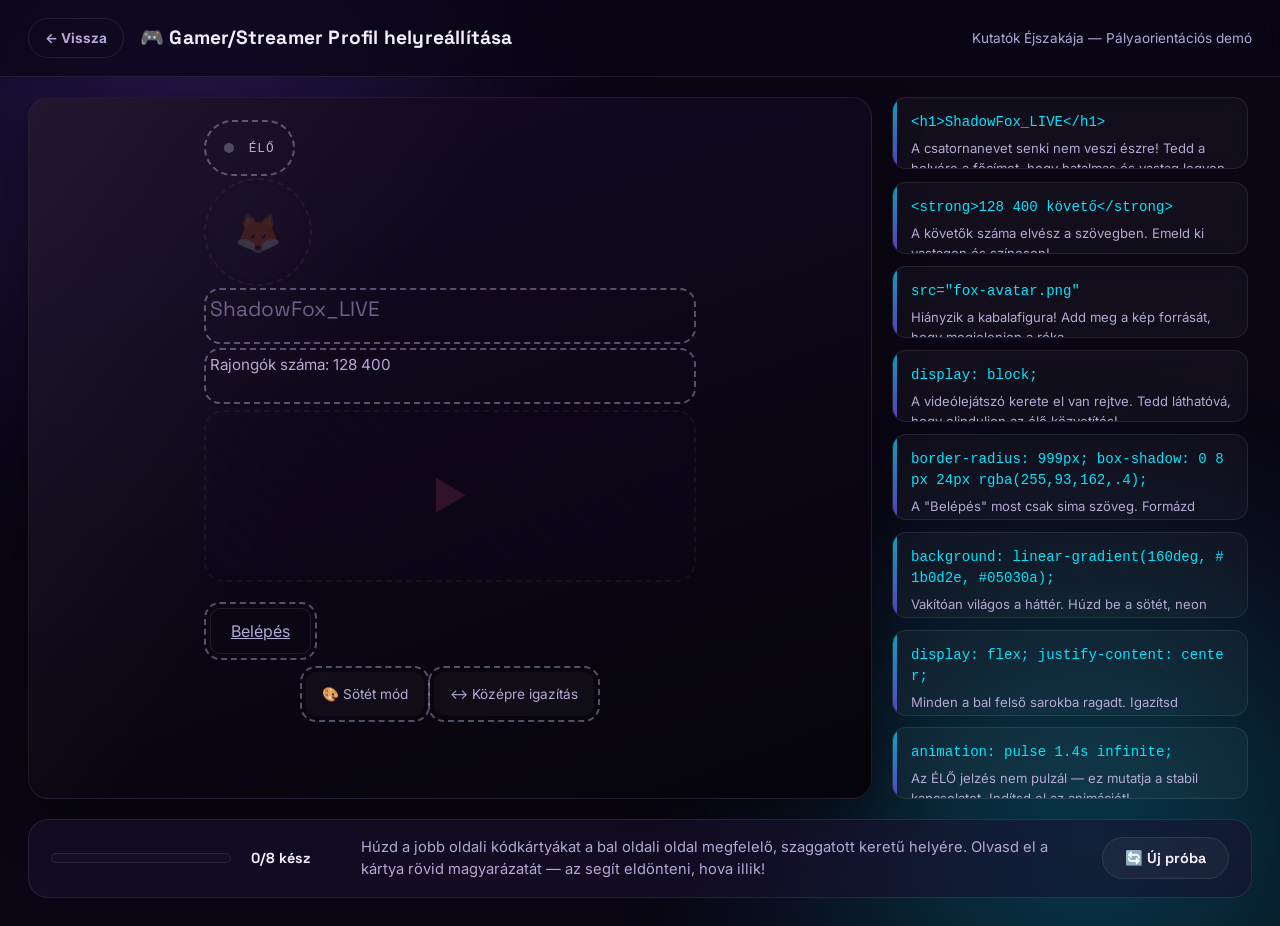
==== themes/gamer.html @ 514c613b "Add "Helyreállítsd az oldalt!" pályaorientációs drag-and-drop demó Három téma (gamer/streamer, távkö" ====
<!DOCTYPE html>
<html lang="hu">
<head>
<meta charset="UTF-8">
<meta name="viewport" content="width=device-width, initial-scale=1.0">
<title>Gamer/Streamer Profil — Helyreállítás</title>
<link rel="preconnect" href="https://fonts.googleapis.com">
<link rel="preconnect" href="https://fonts.gstatic.com" crossorigin>
<link href="https://fonts.googleapis.com/css2?family=Space+Grotesk:wght@500;700&family=Inter:wght@400;600;700&display=swap" rel="stylesheet">
<link rel="stylesheet" href="../assets/css/base.css">
<link rel="stylesheet" href="../assets/css/themes.css">
</head>
<body class="theme-gamer">

<header class="page-header">
  <a class="back-link" href="../index.html">← Vissza</a>
  <h1>🎮 Gamer/Streamer Profil helyreállítása</h1>
  <span class="header-sub">Kutatók Éjszakája — Pályaorientációs demó</span>
</header>

<main class="puzzle-shell">

  <section class="preview-panel" id="preview">
    <div class="gamer-card" id="gamer-card">
      <span class="gamer-live-wrap drop-slot" data-slot-id="slot-live" data-apply-class="fixed-live" data-apply-target="live-dot">
        <span id="live-dot" class="gamer-live-dot"></span>&nbsp;ÉLŐ
      </span>

      <div id="gamer-avatar-el" class="gamer-avatar drop-slot" data-slot-id="slot-avatar" data-apply-class="fixed-avatar">🦊</div>

      <h1 id="gamer-title-el" class="gamer-title drop-slot" data-slot-id="slot-title" data-apply-class="fixed-title">ShadowFox_LIVE</h1>

      <p id="gamer-followers-el" class="gamer-followers drop-slot" data-slot-id="slot-followers" data-apply-class="fixed-strong">
        Rajongók száma: 128 400
      </p>

      <div id="gamer-stream-el" class="gamer-stream drop-slot" data-slot-id="slot-stream" data-apply-class="fixed-stream">▶</div>

      <a href="#" id="gamer-btn-el" class="gamer-login-btn drop-slot" data-slot-id="slot-btn" data-apply-class="fixed-btn" onclick="return false;">Belépés</a>

      <div class="gamer-toggles">
        <div class="control-chip drop-slot" data-slot-id="slot-bg" data-apply-class="fixed-bg" data-apply-target="gamer-card">🎨 Sötét mód</div>
        <div class="control-chip drop-slot" data-slot-id="slot-align" data-apply-class="fixed-align" data-apply-target="gamer-card">↔️ Középre igazítás</div>
      </div>
    </div>
  </section>

  <aside class="cards-panel" id="cards-panel"></aside>

  <footer class="rules-bar">
    <div class="progress-track"><div class="progress-fill" id="progress-fill"></div></div>
    <div class="progress-label" id="progress-label">0/8 kész</div>
    <p class="rules-text">
      Húzd a jobb oldali kódkártyákat a bal oldali oldal megfelelő, szaggatott keretű helyére.
      Olvasd el a kártya rövid magyarázatát — az segít eldönteni, hova illik!
    </p>
    <button class="btn-reset" id="reset-btn">🔄 Új próba</button>
  </footer>

</main>

<div class="certificate-modal" id="certificate-modal">
  <div class="certificate-box">
    <canvas id="certificate-canvas" width="800" height="600"></canvas>
    <input id="certificate-name" type="text" placeholder="A neved (opcionális)" maxlength="40">
    <div class="certificate-actions">
      <a id="certificate-download" class="btn-primary" download="oklevel.png">⬇️ Oklevél mentése</a>
      <button id="certificate-close" class="btn-secondary">Bezárás</button>
    </div>
  </div>
</div>

<script src="../assets/js/confetti.js"></script>
<script src="../assets/js/certificate.js"></script>
<script src="../assets/js/puzzle-engine.js"></script>
<script src="../data/gamer.config.js"></script>
<script>
  document.addEventListener('DOMContentLoaded', () => initPuzzle(PUZZLE_CONFIG));
</script>
</body>
</html>
---- assets/css/base.css ----
:root {
  --bg: #0a0614;
  --bg-alt: #150c26;
  --panel: rgba(27, 17, 48, 0.55);
  --panel-border: rgba(255, 255, 255, 0.09);
  --text: #f3eefc;
  --text-dim: #b6a8d6;
  --accent: #00e5ff;
  --accent-2: #ff5da2;
  --accent-3: #7c4dff;
  --ok: #00ff9d;
  --radius-lg: 20px;
  --radius-md: 14px;
  --radius-sm: 10px;
  --shadow: 0 20px 50px rgba(0, 0, 0, 0.45);
  --font-heading: "Space Grotesk", "Segoe UI", system-ui, sans-serif;
  --font: "Inter", "Segoe UI", system-ui, sans-serif;
  --mono: "Consolas", "Cascadia Code", monospace;
}

* {
  box-sizing: border-box;
}

html,
body {
  margin: 0;
  padding: 0;
  min-height: 100%;
}

body {
  background: var(--bg);
  color: var(--text);
  font-family: var(--font);
  line-height: 1.5;
  position: relative;
  overflow-x: hidden;
}

body::before,
body::after {
  content: "";
  position: fixed;
  width: 60vmax;
  height: 60vmax;
  border-radius: 50%;
  filter: blur(90px);
  opacity: 0.28;
  z-index: -1;
  pointer-events: none;
  animation: floatBlob 22s ease-in-out infinite alternate;
}

body::before {
  top: -20vmax;
  left: -15vmax;
  background: radial-gradient(circle, var(--accent-3), transparent 70%);
}

body::after {
  bottom: -25vmax;
  right: -15vmax;
  background: radial-gradient(circle, var(--accent), transparent 70%);
  animation-delay: -8s;
}

@keyframes floatBlob {
  0% {
    transform: translate(0, 0) scale(1);
  }
  100% {
    transform: translate(6vmax, 5vmax) scale(1.15);
  }
}

h1,
h2,
h3 {
  font-family: var(--font-heading);
}

a {
  color: inherit;
}

img {
  max-width: 100%;
}

/* ---------- Header ---------- */

.page-header {
  display: flex;
  align-items: center;
  gap: 16px;
  padding: 18px 28px;
  border-bottom: 1px solid var(--panel-border);
  background: rgba(10, 6, 20, 0.65);
  backdrop-filter: blur(14px);
  -webkit-backdrop-filter: blur(14px);
  position: sticky;
  top: 0;
  z-index: 20;
}

.page-header .back-link {
  text-decoration: none;
  color: var(--text-dim);
  font-weight: 700;
  font-size: 0.85rem;
  padding: 9px 16px;
  border: 1px solid var(--panel-border);
  border-radius: 999px;
  transition: border-color 0.2s, color 0.2s, transform 0.2s;
}

.page-header .back-link:hover {
  color: var(--accent);
  border-color: var(--accent);
  transform: translateY(-1px);
}

.page-header h1 {
  font-size: 1.2rem;
  font-weight: 700;
  margin: 0;
  letter-spacing: 0.2px;
}

.page-header .header-sub {
  color: var(--text-dim);
  font-size: 0.85rem;
  margin-left: auto;
}

/* ---------- Puzzle shell layout ---------- */

.puzzle-shell {
  display: grid;
  grid-template-columns: 1fr 360px;
  grid-template-areas:
    "preview cards"
    "rules   rules";
  gap: 20px;
  padding: 20px 28px 28px;
  max-width: 1400px;
  margin: 0 auto;
}

.preview-panel {
  grid-area: preview;
  background: var(--panel);
  backdrop-filter: blur(18px);
  -webkit-backdrop-filter: blur(18px);
  border: 1px solid var(--panel-border);
  border-radius: var(--radius-lg);
  box-shadow: var(--shadow);
  padding: 28px;
  min-height: 520px;
  position: relative;
  overflow: hidden;
}

.preview-panel::before {
  content: "";
  position: absolute;
  inset: 0;
  background: linear-gradient(120deg, rgba(255, 255, 255, 0.06), transparent 40%);
  pointer-events: none;
}

.cards-panel {
  grid-area: cards;
  display: flex;
  flex-direction: column;
  gap: 12px;
  max-height: 78vh;
  overflow-y: auto;
  padding-right: 4px;
}

.rules-bar {
  grid-area: rules;
  background: var(--panel);
  backdrop-filter: blur(18px);
  -webkit-backdrop-filter: blur(18px);
  border: 1px solid var(--panel-border);
  border-radius: var(--radius-lg);
  padding: 16px 22px;
  display: flex;
  align-items: center;
  gap: 20px;
  flex-wrap: wrap;
}

.rules-text {
  flex: 1 1 320px;
  margin: 0;
  color: var(--text-dim);
  font-size: 0.92rem;
}

.progress-track {
  width: 180px;
  height: 10px;
  background: var(--bg-alt);
  border-radius: 999px;
  overflow: hidden;
  border: 1px solid var(--panel-border);
}

.progress-fill {
  height: 100%;
  width: 0%;
  background: linear-gradient(90deg, var(--accent), var(--ok));
  transition: width 0.3s ease;
}

.progress-label {
  font-family: var(--font-heading);
  font-weight: 700;
  font-size: 0.9rem;
  min-width: 90px;
}

.btn-reset,
.btn-primary,
.btn-secondary {
  cursor: pointer;
  border-radius: 999px;
  padding: 11px 22px;
  font-family: var(--font-heading);
  font-weight: 700;
  font-size: 0.9rem;
  border: 1px solid var(--panel-border);
  background: rgba(255, 255, 255, 0.04);
  color: var(--text);
  transition: transform 0.15s ease, border-color 0.2s, box-shadow 0.2s;
}

.btn-reset:hover,
.btn-primary:hover,
.btn-secondary:hover {
  transform: translateY(-2px) scale(1.02);
  border-color: var(--accent);
  box-shadow: 0 8px 22px rgba(0, 229, 255, 0.25);
}

.btn-reset:active,
.btn-primary:active,
.btn-secondary:active {
  transform: translateY(0) scale(0.98);
}

.btn-primary {
  background: linear-gradient(90deg, var(--accent), var(--ok));
  color: #05121a;
  border: none;
  text-decoration: none;
  display: inline-block;
}

@media (max-width: 900px) {
  .puzzle-shell {
    grid-template-columns: 1fr;
    grid-template-areas:
      "preview"
      "cards"
      "rules";
  }
  .cards-panel {
    max-height: none;
  }
}

/* ---------- Code cards ---------- */

.code-card {
  background: rgba(255, 255, 255, 0.035);
  backdrop-filter: blur(10px);
  -webkit-backdrop-filter: blur(10px);
  border: 1px solid var(--panel-border);
  border-radius: var(--radius-md);
  padding: 14px 16px 14px 18px;
  cursor: grab;
  touch-action: none;
  user-select: none;
  position: relative;
  overflow: hidden;
  transition: border-color 0.2s, box-shadow 0.2s, background 0.2s;
  will-change: transform;
}

.code-card::before {
  content: "";
  position: absolute;
  left: 0;
  top: 0;
  bottom: 0;
  width: 4px;
  background: linear-gradient(180deg, var(--accent), var(--accent-3));
  opacity: 0.7;
}

.code-card:hover {
  border-color: var(--accent);
  background: rgba(255, 255, 255, 0.06);
  box-shadow: 0 10px 24px rgba(0, 229, 255, 0.12);
}

.code-card.dragging {
  z-index: 50;
  cursor: grabbing;
  box-shadow: 0 20px 44px rgba(0, 0, 0, 0.55), 0 0 0 1px var(--accent);
  border-color: var(--accent);
}

.code-card-code {
  display: block;
  font-family: var(--mono);
  color: var(--accent);
  font-size: 0.88rem;
  margin-bottom: 6px;
  word-break: break-all;
}

.code-card-hint {
  margin: 0;
  color: var(--text-dim);
  font-size: 0.82rem;
}

.code-card-badge {
  display: none;
  position: absolute;
  top: 10px;
  right: 12px;
  color: var(--ok);
  font-weight: 900;
}

.code-card.card-done {
  cursor: default;
  opacity: 0.45;
  border-color: var(--ok);
}

.code-card.card-done .code-card-badge {
  display: block;
}

@keyframes cardShake {
  0%,
  100% {
    transform: translate(0, 0);
  }
  20% {
    transform: translate(-6px, 0);
  }
  40% {
    transform: translate(6px, 0);
  }
  60% {
    transform: translate(-4px, 0);
  }
  80% {
    transform: translate(4px, 0);
  }
}

.code-card.card-shake {
  animation: cardShake 0.35s ease;
}

/* ---------- Drop slots (generic, theme visuals layered on top) ---------- */

.drop-slot {
  outline: 2px dashed rgba(182, 168, 214, 0.45);
  outline-offset: 4px;
  border-radius: var(--radius-sm);
  transition: outline-color 0.25s, background-color 0.25s;
  min-width: 44px;
  min-height: 44px;
}

.control-chip {
  padding: 12px 16px;
  border-radius: var(--radius-sm);
  font-size: 0.85rem;
  text-align: center;
  color: var(--text-dim);
  background: rgba(255, 255, 255, 0.03);
}

.control-chip.slot-filled {
  color: var(--text);
  background: rgba(0, 229, 255, 0.08);
}

.control-row {
  display: flex;
  gap: 10px;
  flex-wrap: wrap;
  justify-content: center;
  margin-top: 18px;
}

.drop-slot.slot-filled {
  outline: 2px solid transparent;
  animation: slotPop 0.5s ease;
}

@keyframes slotPop {
  0% {
    box-shadow: 0 0 0 0 rgba(0, 229, 255, 0.6);
  }
  100% {
    box-shadow: 0 0 0 18px rgba(0, 229, 255, 0);
  }
}

/* ---------- Certificate modal ---------- */

.certificate-modal {
  position: fixed;
  inset: 0;
  display: none;
  align-items: center;
  justify-content: center;
  background: rgba(5, 2, 10, 0.75);
  backdrop-filter: blur(4px);
  z-index: 100;
  padding: 20px;
}

.certificate-modal.open {
  display: flex;
}

.certificate-box {
  background: var(--panel);
  backdrop-filter: blur(20px);
  -webkit-backdrop-filter: blur(20px);
  border: 1px solid var(--panel-border);
  border-radius: var(--radius-lg);
  padding: 24px;
  display: flex;
  flex-direction: column;
  align-items: center;
  gap: 14px;
  max-width: 92vw;
  box-shadow: var(--shadow);
}

#certificate-canvas {
  width: 100%;
  max-width: 640px;
  height: auto;
  border-radius: var(--radius-md);
}

.certificate-box input {
  width: 100%;
  max-width: 400px;
  padding: 10px 14px;
  border-radius: var(--radius-sm);
  border: 1px solid var(--panel-border);
  background: var(--bg-alt);
  color: var(--text);
  font-size: 0.95rem;
}

.certificate-actions {
  display: flex;
  gap: 12px;
}

/* ---------- Confetti canvas ---------- */

.confetti-canvas {
  position: fixed;
  inset: 0;
  pointer-events: none;
  z-index: 200;
}

/* ---------- Landing page ---------- */

.hero {
  max-width: 980px;
  margin: 0 auto;
  padding: 64px 24px 12px;
  text-align: center;
}

.hero .eyebrow {
  display: inline-block;
  font-family: var(--font-heading);
  font-size: 0.78rem;
  font-weight: 700;
  letter-spacing: 1.5px;
  text-transform: uppercase;
  color: var(--accent);
  border: 1px solid rgba(0, 229, 255, 0.35);
  background: rgba(0, 229, 255, 0.08);
  padding: 7px 16px;
  border-radius: 999px;
  margin-bottom: 20px;
}

.hero h1 {
  font-size: clamp(2.1rem, 5vw, 3.3rem);
  font-weight: 700;
  margin: 0 0 16px;
  line-height: 1.15;
  background: linear-gradient(90deg, #ffffff 20%, var(--accent) 55%, var(--accent-2) 90%);
  -webkit-background-clip: text;
  background-clip: text;
  -webkit-text-fill-color: transparent;
}

.hero p {
  color: var(--text-dim);
  font-size: 1.1rem;
  max-width: 720px;
  margin: 0 auto;
}

.theme-grid {
  display: grid;
  grid-template-columns: repeat(auto-fit, minmax(260px, 1fr));
  gap: 24px;
  max-width: 1100px;
  margin: 36px auto;
  padding: 0 24px;
}

.theme-card {
  background: var(--panel);
  backdrop-filter: blur(16px);
  -webkit-backdrop-filter: blur(16px);
  border: 1px solid var(--panel-border);
  border-radius: var(--radius-lg);
  padding: 24px;
  text-decoration: none;
  color: var(--text);
  display: flex;
  flex-direction: column;
  gap: 10px;
  box-shadow: var(--shadow);
  position: relative;
  overflow: hidden;
  transition: transform 0.25s cubic-bezier(.2,.9,.3,1.2), border-color 0.2s, box-shadow 0.25s;
}

.theme-card::after {
  content: "";
  position: absolute;
  inset: 0;
  border-radius: inherit;
  padding: 1px;
  background: linear-gradient(135deg, var(--accent), transparent 40%, var(--accent-2));
  -webkit-mask: linear-gradient(#fff 0 0) content-box, linear-gradient(#fff 0 0);
  -webkit-mask-composite: xor;
  mask-composite: exclude;
  opacity: 0;
  transition: opacity 0.25s ease;
  pointer-events: none;
}

.theme-card:hover {
  transform: translateY(-8px) scale(1.015);
  box-shadow: 0 26px 50px rgba(0, 0, 0, 0.5);
}

.theme-card:hover::after {
  opacity: 1;
}

.theme-card .theme-thumb {
  height: 120px;
  border-radius: var(--radius-md);
  display: flex;
  align-items: center;
  justify-content: center;
  font-size: 2.6rem;
}

.theme-card h2 {
  margin: 0;
  font-size: 1.25rem;
  font-weight: 700;
}

.theme-card p {
  margin: 0;
  color: var(--text-dim);
  font-size: 0.9rem;
}

.theme-card .theme-cta {
  margin-top: auto;
  font-weight: 700;
  color: var(--accent);
}

.rules-box {
  max-width: 780px;
  margin: 0 auto 48px;
  padding: 20px 24px;
  background: var(--panel);
  backdrop-filter: blur(16px);
  -webkit-backdrop-filter: blur(16px);
  border: 1px solid var(--panel-border);
  border-radius: var(--radius-lg);
  color: var(--text-dim);
  font-size: 0.92rem;
}

.rules-box strong {
  color: var(--text);
}

.site-footer {
  text-align: center;
  color: var(--text-dim);
  font-size: 0.82rem;
  padding: 20px;
}
---- assets/css/themes.css ----
/* ==========================================================
   1) GAMER / STREAMER TÉMA
   ========================================================== */

body.theme-gamer .preview-panel {
  background: linear-gradient(160deg, #140a24, #05040a);
}

body.theme-gamer .gamer-card {
  max-width: 480px;
  margin: 0 auto;
  text-align: left;
}

body.theme-gamer .gamer-card.fixed-align {
  text-align: center;
}

body.theme-gamer .gamer-title {
  font-size: 1.3rem;
  font-weight: 400;
  color: #6a5f88;
  margin: 6px 0 4px;
  transition: all 0.3s ease;
}

body.theme-gamer .gamer-title.fixed-title {
  font-size: 2.6rem;
  font-weight: 900;
  color: #fff;
  text-shadow: 0 0 18px var(--accent-2), 0 0 40px var(--accent-2);
  letter-spacing: 1px;
}

body.theme-gamer .gamer-followers {
  color: var(--text-dim);
  font-size: 0.95rem;
  transition: all 0.3s ease;
}

body.theme-gamer .gamer-followers.fixed-strong {
  color: var(--accent);
  font-weight: 900;
  font-size: 1.15em;
  text-shadow: 0 0 12px rgba(0, 229, 255, 0.5);
}

body.theme-gamer .gamer-live-wrap {
  display: inline-flex;
  align-items: center;
  padding: 8px 14px;
  border-radius: 999px;
  font-family: var(--mono);
  font-size: 0.8rem;
  letter-spacing: 1px;
  color: var(--text-dim);
}

body.theme-gamer .gamer-toggles {
  display: flex;
  gap: 10px;
  justify-content: center;
  margin-top: 18px;
  flex-wrap: wrap;
}

body.theme-gamer .gamer-card.fixed-bg {
  background: linear-gradient(160deg, #1b0d2e, #05030a);
  border-radius: 22px;
  padding: 30px;
  box-shadow: 0 0 50px rgba(124, 77, 255, 0.28), inset 0 0 0 1px rgba(255, 255, 255, 0.05);
}

body.theme-gamer .gamer-avatar {
  width: 96px;
  height: 96px;
  border-radius: 50%;
  margin: 14px auto;
  background: #241638 center/cover no-repeat;
  opacity: 0.18;
  transition: opacity 0.4s ease;
  display: flex;
  align-items: center;
  justify-content: center;
  font-size: 2.4rem;
}

body.theme-gamer .gamer-avatar.fixed-avatar {
  opacity: 1;
  box-shadow: 0 0 0 4px var(--accent), 0 0 24px rgba(0, 229, 255, 0.6);
}

body.theme-gamer .gamer-stream {
  margin: 18px 0;
  height: 160px;
  border-radius: var(--radius-md);
  background: repeating-linear-gradient(45deg, #1a1030, #1a1030 10px, #150c26 10px, #150c26 20px);
  display: flex;
  align-items: center;
  justify-content: center;
  font-size: 2.4rem;
  color: var(--accent-2);
  opacity: 0.15;
  transition: opacity 0.4s ease;
}

body.theme-gamer .gamer-stream.fixed-stream {
  opacity: 1;
}

body.theme-gamer .gamer-login-btn {
  display: inline-block;
  padding: 10px 20px;
  margin-top: 14px;
  color: var(--text-dim);
  border: 1px solid var(--panel-border);
  transition: all 0.3s ease;
}

body.theme-gamer .gamer-login-btn.fixed-btn {
  border-radius: 999px;
  background: linear-gradient(90deg, var(--accent-2), #7c4dff);
  color: #fff;
  font-weight: 800;
  border: none;
  box-shadow: 0 8px 24px rgba(255, 93, 162, 0.45);
}

body.theme-gamer .gamer-avatar,
body.theme-gamer .gamer-title,
body.theme-gamer .gamer-followers,
body.theme-gamer .gamer-stream {
  margin-left: 0;
  margin-right: 0;
  transition: margin 0.3s ease;
}

body.theme-gamer .gamer-card.fixed-align .gamer-avatar {
  margin-left: auto;
  margin-right: auto;
}

body.theme-gamer .gamer-live-dot {
  display: inline-block;
  width: 10px;
  height: 10px;
  border-radius: 50%;
  background: #4a4460;
  margin-right: 6px;
}

body.theme-gamer .gamer-live-dot.fixed-live {
  background: var(--ok);
  animation: livePulse 1.4s infinite;
}

@keyframes livePulse {
  0%,
  100% {
    box-shadow: 0 0 0 0 rgba(0, 255, 157, 0.6);
  }
  70% {
    box-shadow: 0 0 0 10px rgba(0, 255, 157, 0);
  }
}

/* ==========================================================
   2) TÁVKÖZLÉS / HÁLÓZAT TÉMA
   ========================================================== */

body.theme-halozat .preview-panel {
  background: linear-gradient(160deg, #061a24, #030a12);
}

body.theme-halozat .net-diagram {
  display: flex;
  align-items: center;
  justify-content: space-between;
  gap: 14px;
  height: 100%;
  min-height: 420px;
  padding: 0 10px;
}

body.theme-halozat .net-server,
body.theme-halozat .net-phone,
body.theme-halozat .net-node {
  font-size: 2.6rem;
  text-align: center;
  color: var(--text-dim);
  flex: 0 0 90px;
}

body.theme-halozat .net-node {
  display: flex;
  flex-direction: column;
  align-items: center;
  gap: 6px;
}

body.theme-halozat .net-server small,
body.theme-halozat .net-node small,
body.theme-halozat .net-phone small {
  font-size: 0.68rem;
  color: var(--text-dim);
  display: block;
  margin-top: 6px;
}

body.theme-halozat .net-link-wrap {
  flex: 1;
  padding: 18px 0;
}

body.theme-halozat .net-link {
  position: relative;
  height: 6px;
  background: #142230;
  border-radius: 3px;
  transition: background 0.3s ease, box-shadow 0.3s ease;
}

body.theme-halozat .net-link.fixed-cable {
  background: #3a2a12;
  box-shadow: 0 0 0 1px #6b5320 inset;
}

body.theme-halozat .net-link.fixed-optic {
  background: linear-gradient(90deg, #00e5ff, #00ff9d);
  box-shadow: 0 0 16px rgba(0, 229, 255, 0.6);
}

body.theme-halozat .net-packet {
  position: absolute;
  top: -5px;
  left: -20px;
  width: 14px;
  height: 14px;
  border-radius: 50%;
  background: var(--accent);
  opacity: 0;
}

body.theme-halozat .net-packet.fixed-packets {
  opacity: 1;
  animation: packetMove 1.8s linear infinite;
}

body.theme-halozat .net-link.fixed-optic .net-packet.fixed-packets {
  animation-duration: 0.6s;
  background: var(--ok);
}

@keyframes packetMove {
  from {
    left: -10px;
  }
  to {
    left: 100%;
  }
}

body.theme-halozat .net-router-led-wrap,
body.theme-halozat .net-wifi-wrap {
  padding: 12px;
  display: flex;
  align-items: center;
  justify-content: center;
}

body.theme-halozat .net-router-led {
  width: 14px;
  height: 14px;
  border-radius: 50%;
  background: #5a1a1a;
}

body.theme-halozat .net-router-led.fixed-led {
  background: var(--ok);
  box-shadow: 0 0 10px var(--ok);
}

body.theme-halozat .net-wifi {
  opacity: 0.15;
  font-size: 1.4rem;
  transition: opacity 0.3s ease;
}

body.theme-halozat .net-wifi.fixed-wifi {
  opacity: 1;
  color: var(--accent);
}

body.theme-halozat .net-phone-screen {
  width: 70px;
  height: 120px;
  border: 3px solid #2a3a4a;
  border-radius: 14px;
  margin: 10px auto 0;
  background: #030a12;
  display: flex;
  align-items: center;
  justify-content: center;
  font-size: 1.6rem;
  opacity: 0.2;
  transition: opacity 0.4s ease;
}

body.theme-halozat .net-phone-screen.fixed-screen {
  opacity: 1;
}

body.theme-halozat .net-play {
  opacity: 0;
  transition: opacity 0.3s ease;
}

body.theme-halozat .net-play.fixed-play {
  opacity: 1;
}

body.theme-halozat .net-speed {
  text-align: center;
  font-family: var(--mono);
  font-size: 0.85rem;
  color: var(--text-dim);
  margin-top: 6px;
  visibility: hidden;
}

body.theme-halozat .net-speed.fixed-speed {
  visibility: visible;
  color: var(--ok);
}

/* ==========================================================
   3) OKOSHÁZ / IoT TÉMA
   ========================================================== */

body.theme-okoshaz .preview-panel {
  background: linear-gradient(160deg, #0c1c14, #05100b);
}

body.theme-okoshaz .house {
  max-width: 620px;
  margin: 0 auto;
  display: grid;
  grid-template-columns: repeat(4, 1fr);
  gap: 14px;
}

@media (max-width: 520px) {
  body.theme-okoshaz .house {
    grid-template-columns: repeat(2, 1fr);
  }
}

body.theme-okoshaz .house-room {
  background: rgba(255, 255, 255, 0.03);
  border: 1px solid #1e3a2a;
  border-radius: var(--radius-md);
  padding: 16px;
  text-align: center;
  font-size: 1.9rem;
  transition: background 0.25s ease;
}

body.theme-okoshaz .house-room.slot-filled {
  background: rgba(0, 255, 157, 0.06);
}

body.theme-okoshaz .house-room small {
  display: block;
  font-size: 0.62rem;
  color: var(--text-dim);
  margin-top: 4px;
}

body.theme-okoshaz .house-lamp {
  opacity: 0.25;
  transition: all 0.3s ease;
}

body.theme-okoshaz .house-lamp.fixed-lamp {
  opacity: 1;
  filter: drop-shadow(0 0 14px #ffe27a);
}

body.theme-okoshaz .house-thermo {
  font-family: var(--mono);
  font-size: 1rem;
  color: transparent;
}

body.theme-okoshaz .house-thermo.fixed-thermo {
  color: var(--ok);
}

body.theme-okoshaz .house-lock {
  opacity: 0.3;
}

body.theme-okoshaz .house-lock.fixed-lock {
  opacity: 1;
  filter: drop-shadow(0 0 10px var(--ok));
}

body.theme-okoshaz .house-solar {
  opacity: 0.2;
}

body.theme-okoshaz .house-solar.fixed-solar {
  opacity: 1;
  filter: drop-shadow(0 0 12px #ffd400);
}

body.theme-okoshaz .house-blind {
  opacity: 0.25;
  transform: scaleY(0.4);
  transition: all 0.4s ease;
}

body.theme-okoshaz .house-blind.fixed-blind {
  opacity: 1;
  transform: scaleY(1);
}

body.theme-okoshaz .house-cam {
  opacity: 0.25;
}

body.theme-okoshaz .house-cam.fixed-cam {
  opacity: 1;
  filter: drop-shadow(0 0 10px #ff5252);
}

body.theme-okoshaz .house-speaker {
  opacity: 0.25;
}

body.theme-okoshaz .house-speaker.fixed-speaker {
  opacity: 1;
  filter: drop-shadow(0 0 10px var(--accent));
  animation: speakerWave 1.2s infinite;
}

@keyframes speakerWave {
  0%,
  100% {
    transform: scale(1);
  }
  50% {
    transform: scale(1.12);
  }
}

body.theme-okoshaz .house-dashboard {
  grid-column: 1 / -1;
  font-size: 0.92rem;
  color: var(--text-dim);
  background: rgba(255, 255, 255, 0.03);
  border: 1px solid #1e3a2a;
  border-radius: var(--radius-md);
  padding: 16px;
  text-align: center;
}

body.theme-okoshaz .house-dashboard .dashboard-text {
  visibility: hidden;
}

body.theme-okoshaz .house-dashboard.fixed-dashboard {
  border-color: var(--ok);
  background: rgba(0, 255, 157, 0.06);
}

body.theme-okoshaz .house-dashboard.fixed-dashboard .dashboard-text {
  visibility: visible;
  color: var(--ok);
  font-weight: 700;
}
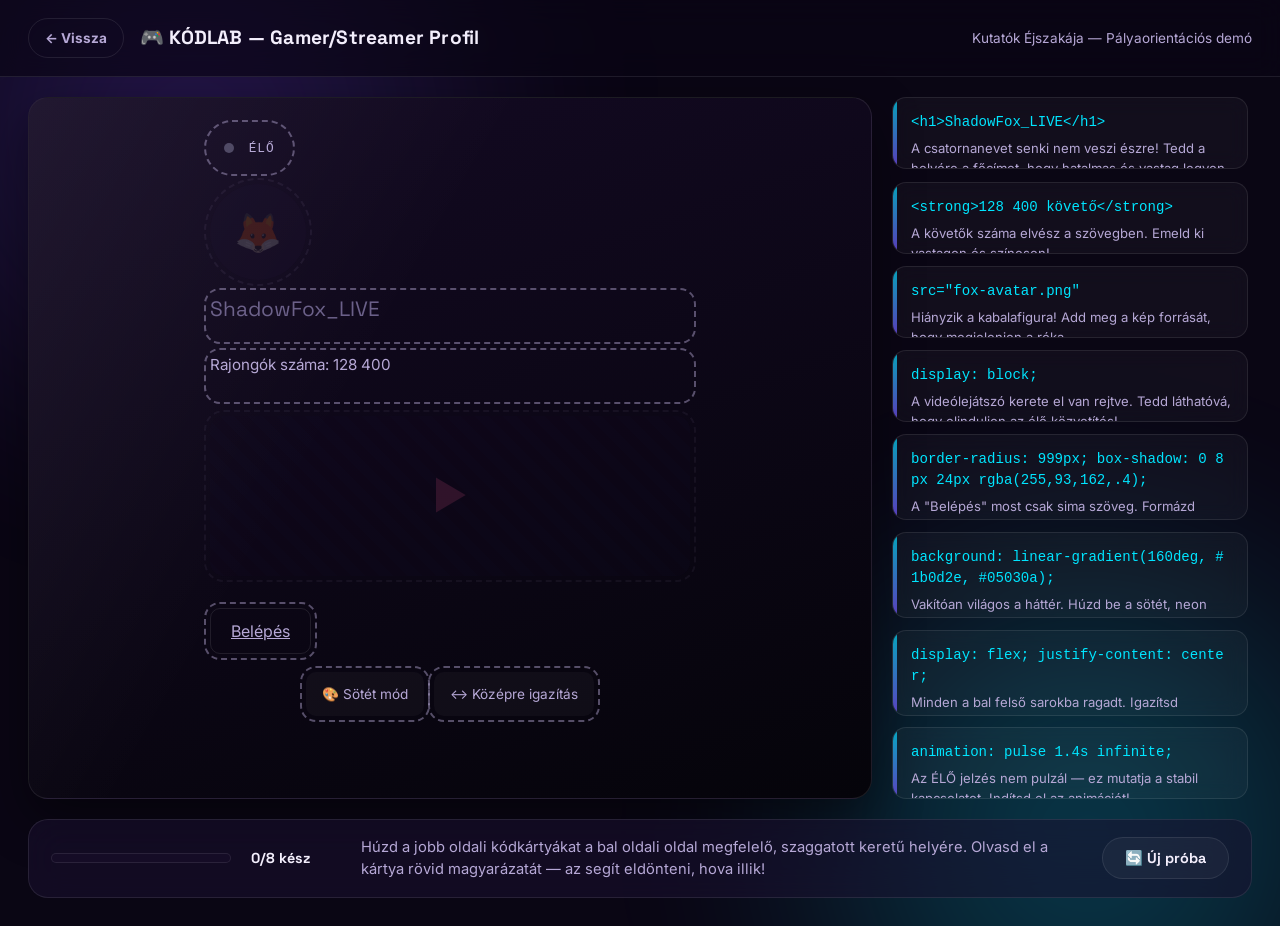
==== commit 98ae2afe: "Rebrand site as KÓDLAB, move "restore the page" wording out of headlines The imperative "Helyreállít" ====
--- a/themes/gamer.html
+++ b/themes/gamer.html
@@ -3,7 +3,7 @@
 <head>
 <meta charset="UTF-8">
 <meta name="viewport" content="width=device-width, initial-scale=1.0">
-<title>Gamer/Streamer Profil — Helyreállítás</title>
+<title>KÓDLAB — Gamer/Streamer Profil</title>
 <link rel="preconnect" href="https://fonts.googleapis.com">
 <link rel="preconnect" href="https://fonts.gstatic.com" crossorigin>
 <link href="https://fonts.googleapis.com/css2?family=Space+Grotesk:wght@500;700&family=Inter:wght@400;600;700&display=swap" rel="stylesheet">
@@ -14,7 +14,7 @@
 
 <header class="page-header">
   <a class="back-link" href="../index.html">← Vissza</a>
-  <h1>🎮 Gamer/Streamer Profil helyreállítása</h1>
+  <h1>🎮 KÓDLAB — Gamer/Streamer Profil</h1>
   <span class="header-sub">Kutatók Éjszakája — Pályaorientációs demó</span>
 </header>
 
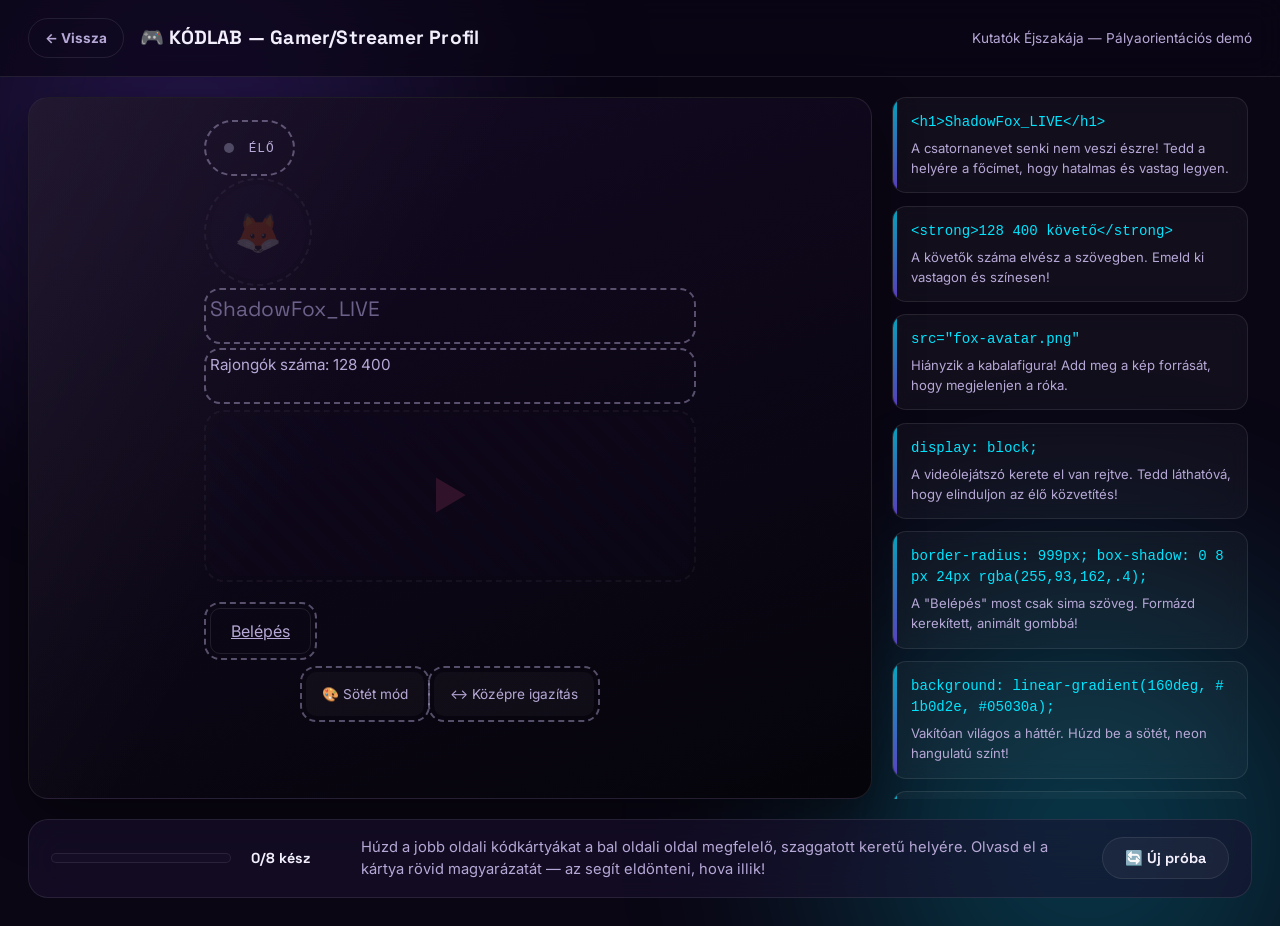
==== commit 6e975019: "Let students see the finished page before celebrating; drop the printable certificate - Completion i" ====
--- a/themes/gamer.html
+++ b/themes/gamer.html
@@ -50,6 +50,7 @@
   <footer class="rules-bar">
     <div class="progress-track"><div class="progress-fill" id="progress-fill"></div></div>
     <div class="progress-label" id="progress-label">0/8 kész</div>
+    <button class="btn-primary celebrate-btn" id="celebrate-btn" hidden>🎉 Kész vagyok, mutasd!</button>
     <p class="rules-text">
       Húzd a jobb oldali kódkártyákat a bal oldali oldal megfelelő, szaggatott keretű helyére.
       Olvasd el a kártya rövid magyarázatát — az segít eldönteni, hova illik!
@@ -59,15 +60,13 @@
 
 </main>
 
-<div class="certificate-modal" id="certificate-modal">
-  <div class="certificate-box">
-    <canvas id="certificate-canvas" width="800" height="600"></canvas>
-    <input id="certificate-name" type="text" placeholder="A neved (opcionális)" maxlength="40">
-    <div class="certificate-actions">
-      <a id="certificate-download" class="btn-primary" download="oklevel.png">⬇️ Oklevél mentése</a>
-      <button id="certificate-close" class="btn-secondary">Bezárás</button>
-    </div>
+<div class="completion-banner" id="certificate-modal">
+  <span class="completion-emoji">🏆</span>
+  <div class="completion-text">
+    <strong>Szuper! Minden elemet a helyére tettél.</strong>
+    <span>Junior Web Design Kihívás teljesítve: <span id="completion-theme"></span></span>
   </div>
+  <button id="certificate-close" class="completion-close" aria-label="Bezárás">✕</button>
 </div>
 
 <script src="../assets/js/confetti.js"></script>
--- a/assets/css/base.css
+++ b/assets/css/base.css
@@ -22,6 +22,10 @@
   box-sizing: border-box;
 }
 
+[hidden] {
+  display: none !important;
+}
+
 html,
 body {
   margin: 0;
@@ -288,6 +292,7 @@
   user-select: none;
   position: relative;
   overflow: hidden;
+  flex-shrink: 0;
   transition: border-color 0.2s, box-shadow 0.2s, background 0.2s;
   will-change: transform;
 }
@@ -420,60 +425,85 @@
   }
 }
 
-/* ---------- Certificate modal ---------- */
-
-.certificate-modal {
+/* ---------- Completion banner (non-blocking) ---------- */
+
+.celebrate-btn {
+  animation: celebratePulse 1.6s ease-in-out infinite;
+}
+
+@keyframes celebratePulse {
+  0%,
+  100% {
+    box-shadow: 0 0 0 0 rgba(0, 229, 255, 0.5);
+  }
+  50% {
+    box-shadow: 0 0 0 10px rgba(0, 229, 255, 0);
+  }
+}
+
+.completion-banner {
   position: fixed;
-  inset: 0;
-  display: none;
+  top: 90px;
+  left: 50%;
+  transform: translate(-50%, -20px);
+  display: flex;
   align-items: center;
-  justify-content: center;
-  background: rgba(5, 2, 10, 0.75);
-  backdrop-filter: blur(4px);
-  z-index: 100;
-  padding: 20px;
-}
-
-.certificate-modal.open {
-  display: flex;
-}
-
-.certificate-box {
+  gap: 14px;
+  max-width: min(520px, calc(100vw - 32px));
   background: var(--panel);
   backdrop-filter: blur(20px);
   -webkit-backdrop-filter: blur(20px);
-  border: 1px solid var(--panel-border);
+  border: 1px solid rgba(255, 212, 0, 0.4);
   border-radius: var(--radius-lg);
-  padding: 24px;
+  box-shadow: var(--shadow);
+  padding: 16px 18px;
+  z-index: 210;
+  opacity: 0;
+  pointer-events: none;
+  transition: opacity 0.3s ease, transform 0.3s ease;
+}
+
+.completion-banner.open {
+  opacity: 1;
+  transform: translate(-50%, 0);
+  pointer-events: auto;
+}
+
+.completion-emoji {
+  font-size: 2rem;
+  flex-shrink: 0;
+}
+
+.completion-text {
   display: flex;
   flex-direction: column;
-  align-items: center;
-  gap: 14px;
-  max-width: 92vw;
-  box-shadow: var(--shadow);
-}
-
-#certificate-canvas {
-  width: 100%;
-  max-width: 640px;
-  height: auto;
-  border-radius: var(--radius-md);
-}
-
-.certificate-box input {
-  width: 100%;
-  max-width: 400px;
-  padding: 10px 14px;
-  border-radius: var(--radius-sm);
-  border: 1px solid var(--panel-border);
-  background: var(--bg-alt);
+  gap: 2px;
+  font-size: 0.88rem;
+  color: var(--text-dim);
+}
+
+.completion-text strong {
   color: var(--text);
-  font-size: 0.95rem;
-}
-
-.certificate-actions {
-  display: flex;
-  gap: 12px;
+  font-size: 0.98rem;
+}
+
+.completion-close {
+  margin-left: auto;
+  flex-shrink: 0;
+  width: 30px;
+  height: 30px;
+  border-radius: 50%;
+  border: 1px solid var(--panel-border);
+  background: rgba(255, 255, 255, 0.04);
+  color: var(--text-dim);
+  cursor: pointer;
+  font-size: 0.9rem;
+  transition: border-color 0.2s, color 0.2s;
+}
+
+.completion-close:hover {
+  border-color: var(--accent);
+  color: var(--text);
 }
 
 /* ---------- Confetti canvas ---------- */
--- a/assets/css/themes.css
+++ b/assets/css/themes.css
@@ -191,6 +191,18 @@
   flex: 0 0 90px;
 }
 
+body.theme-halozat .net-server {
+  padding: 10px;
+  border-radius: var(--radius-md);
+  opacity: 0.3;
+  transition: opacity 0.4s ease;
+}
+
+body.theme-halozat .net-server.fixed-server {
+  opacity: 1;
+  filter: drop-shadow(0 0 12px var(--accent));
+}
+
 body.theme-halozat .net-node {
   display: flex;
   flex-direction: column;
@@ -221,11 +233,6 @@
 }
 
 body.theme-halozat .net-link.fixed-cable {
-  background: #3a2a12;
-  box-shadow: 0 0 0 1px #6b5320 inset;
-}
-
-body.theme-halozat .net-link.fixed-optic {
   background: linear-gradient(90deg, #00e5ff, #00ff9d);
   box-shadow: 0 0 16px rgba(0, 229, 255, 0.6);
 }
@@ -237,18 +244,17 @@
   width: 14px;
   height: 14px;
   border-radius: 50%;
-  background: var(--accent);
+  background: var(--ok);
   opacity: 0;
 }
 
-body.theme-halozat .net-packet.fixed-packets {
-  opacity: 1;
-  animation: packetMove 1.8s linear infinite;
-}
-
-body.theme-halozat .net-link.fixed-optic .net-packet.fixed-packets {
-  animation-duration: 0.6s;
-  background: var(--ok);
+body.theme-halozat .net-link.fixed-cable .net-packet {
+  opacity: 1;
+  animation: packetMove 1.1s linear infinite;
+}
+
+body.theme-halozat .net-link.fixed-cable .net-packet-2 {
+  animation-delay: 0.55s;
 }
 
 @keyframes packetMove {
@@ -315,22 +321,29 @@
   transition: opacity 0.3s ease;
 }
 
-body.theme-halozat .net-play.fixed-play {
+body.theme-halozat .net-phone-screen.fixed-screen .net-play {
   opacity: 1;
 }
 
 body.theme-halozat .net-speed {
+  margin: 20px auto 0;
+  max-width: 220px;
   text-align: center;
   font-family: var(--mono);
   font-size: 0.85rem;
   color: var(--text-dim);
-  margin-top: 6px;
+  padding: 12px 16px;
+  border-radius: var(--radius-sm);
+}
+
+body.theme-halozat .net-speed .net-speed-value {
   visibility: hidden;
 }
 
-body.theme-halozat .net-speed.fixed-speed {
+body.theme-halozat .net-speed.fixed-speed .net-speed-value {
   visibility: visible;
   color: var(--ok);
+  font-weight: 700;
 }
 
 /* ==========================================================
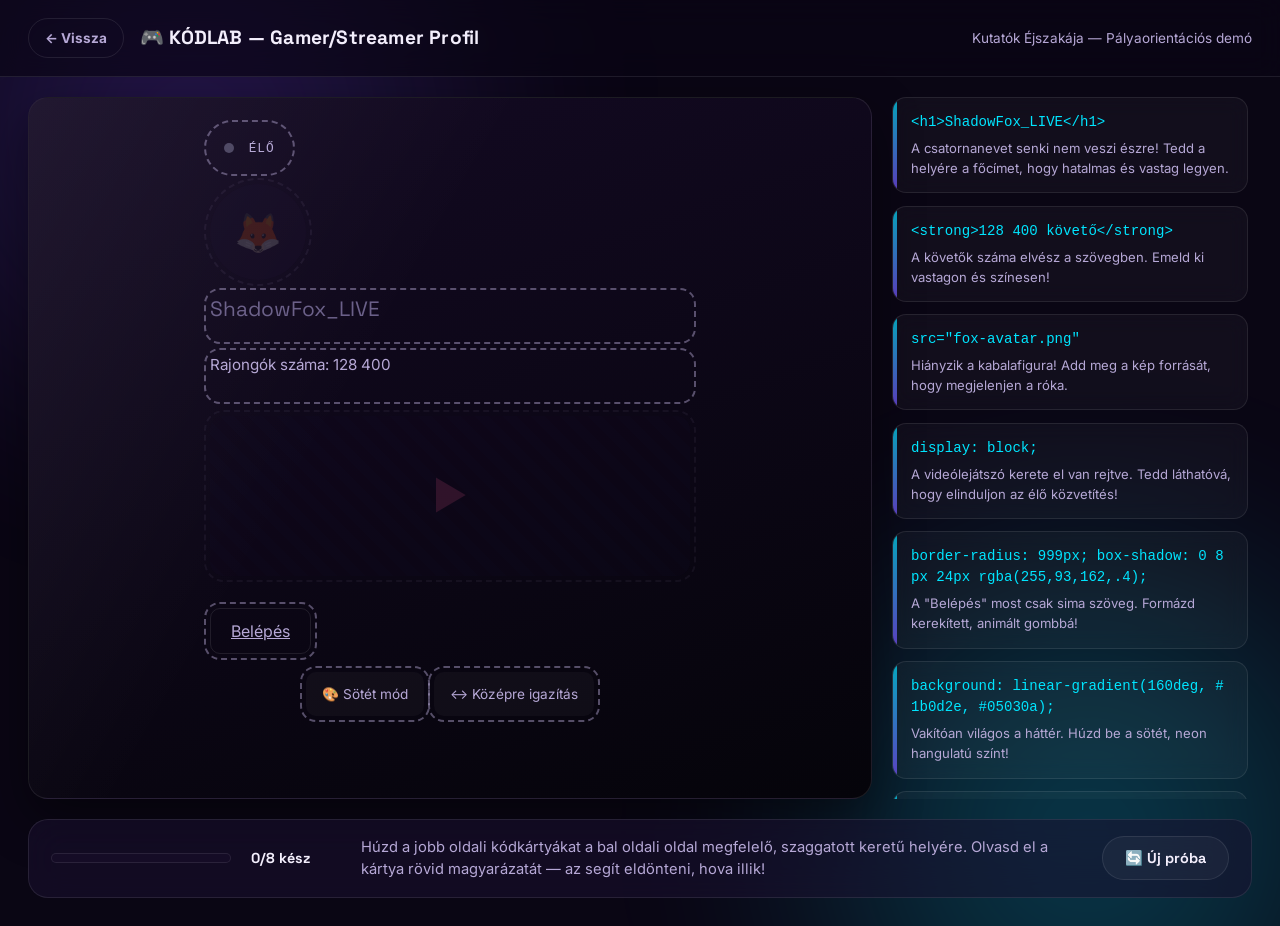
==== commit ed07f7e3: "Rework onboarding into a full-screen step wizard, add a paginated handbook, and make the site instal" ====
--- a/themes/gamer.html
+++ b/themes/gamer.html
@@ -9,8 +9,15 @@
 <link href="https://fonts.googleapis.com/css2?family=Space+Grotesk:wght@500;700&family=Inter:wght@400;600;700&display=swap" rel="stylesheet">
 <link rel="stylesheet" href="../assets/css/base.css">
 <link rel="stylesheet" href="../assets/css/themes.css">
+<link rel="manifest" href="../manifest.webmanifest">
+<link rel="apple-touch-icon" href="../assets/icons/apple-touch-icon.png">
+<link rel="icon" href="../assets/icons/icon-192.png">
+<meta name="theme-color" content="#0a0614">
+<meta name="apple-mobile-web-app-capable" content="yes">
+<meta name="apple-mobile-web-app-status-bar-style" content="black-translucent">
+<meta name="apple-mobile-web-app-title" content="KÓDLAB">
 </head>
-<body class="theme-gamer">
+<body class="theme-gamer" data-sw-depth="1">
 
 <header class="page-header">
   <a class="back-link" href="../index.html">← Vissza</a>
@@ -65,16 +72,19 @@
   <div class="completion-text">
     <strong>Szuper! Minden elemet a helyére tettél.</strong>
     <span>Junior Web Design Kihívás teljesítve: <span id="completion-theme"></span></span>
+    <span class="completion-cta">Ezt te is megépítheted nálunk — Miskolci SZC Kandó Kálmán Informatikai Technikum</span>
   </div>
   <button id="certificate-close" class="completion-close" aria-label="Bezárás">✕</button>
 </div>
 
 <script src="../assets/js/confetti.js"></script>
+<script src="../assets/js/sound.js"></script>
 <script src="../assets/js/certificate.js"></script>
 <script src="../assets/js/puzzle-engine.js"></script>
 <script src="../data/gamer.config.js"></script>
 <script>
   document.addEventListener('DOMContentLoaded', () => initPuzzle(PUZZLE_CONFIG));
 </script>
+<script src="../assets/js/pwa.js"></script>
 </body>
 </html>
--- a/assets/css/base.css
+++ b/assets/css/base.css
@@ -234,6 +234,9 @@
   cursor: pointer;
   border-radius: 999px;
   padding: 11px 22px;
+  min-height: 44px;
+  display: inline-flex;
+  align-items: center;
   font-family: var(--font-heading);
   font-weight: 700;
   font-size: 0.9rem;
@@ -262,7 +265,6 @@
   color: #05121a;
   border: none;
   text-decoration: none;
-  display: inline-block;
 }
 
 @media (max-width: 900px) {
@@ -275,6 +277,16 @@
   }
   .cards-panel {
     max-height: none;
+  }
+}
+
+/* iPad álló/fekvő tartomány: a két oszlop marad, de kicsit szűkebb kártya-oszloppal
+   és nagyobb érintési célterületekkel jobban elfér. */
+@media (min-width: 901px) and (max-width: 1024px) {
+  .puzzle-shell {
+    grid-template-columns: 1fr 320px;
+    gap: 16px;
+    padding: 16px 20px 24px;
   }
 }
 
@@ -413,15 +425,20 @@
 
 .drop-slot.slot-filled {
   outline: 2px solid transparent;
-  animation: slotPop 0.5s ease;
+  animation: slotPop 0.45s cubic-bezier(.36, 1.6, .4, 1);
 }
 
 @keyframes slotPop {
   0% {
+    transform: scale(1);
     box-shadow: 0 0 0 0 rgba(0, 229, 255, 0.6);
   }
+  35% {
+    transform: scale(1.14);
+  }
   100% {
-    box-shadow: 0 0 0 18px rgba(0, 229, 255, 0);
+    transform: scale(1);
+    box-shadow: 0 0 0 22px rgba(0, 229, 255, 0);
   }
 }
 
@@ -449,7 +466,7 @@
   display: flex;
   align-items: center;
   gap: 14px;
-  max-width: min(520px, calc(100vw - 32px));
+  max-width: min(580px, calc(100vw - 32px));
   background: var(--panel);
   backdrop-filter: blur(20px);
   -webkit-backdrop-filter: blur(20px);
@@ -485,6 +502,12 @@
 .completion-text strong {
   color: var(--text);
   font-size: 0.98rem;
+}
+
+.completion-cta {
+  margin-top: 4px;
+  color: var(--accent);
+  font-weight: 700;
 }
 
 .completion-close {
--- a/assets/css/themes.css
+++ b/assets/css/themes.css
@@ -177,9 +177,8 @@
   align-items: center;
   justify-content: space-between;
   gap: 14px;
-  height: 100%;
-  min-height: 420px;
-  padding: 0 10px;
+  min-height: 220px;
+  padding: 40px 10px 0;
 }
 
 body.theme-halozat .net-server,
@@ -492,3 +491,1037 @@
   color: var(--ok);
   font-weight: 700;
 }
+
+/* ---------- Vezérlőpult-sáv + név-kapu + canvas házjelenet ---------- */
+
+.hub-statusbar {
+  display: flex;
+  align-items: center;
+  gap: 8px;
+  margin-bottom: 14px;
+  padding: 8px 14px;
+  border: 1px solid #1e3a2a;
+  border-radius: 999px;
+  background: rgba(0, 0, 0, 0.2);
+  font-family: var(--mono);
+  font-size: 0.78rem;
+  color: var(--text-dim);
+  letter-spacing: 0.4px;
+}
+
+.hub-status-dot {
+  width: 8px;
+  height: 8px;
+  border-radius: 50%;
+  background: var(--ok);
+  box-shadow: 0 0 8px rgba(0, 255, 157, 0.7);
+  animation: hubStatusPulse 1.8s ease-in-out infinite;
+}
+
+@keyframes hubStatusPulse {
+  0%,
+  100% {
+    opacity: 0.6;
+    transform: scale(0.85);
+  }
+  50% {
+    opacity: 1;
+    transform: scale(1.15);
+  }
+}
+
+.ai-onboarding {
+  position: fixed;
+  inset: 0;
+  z-index: 300;
+  display: flex;
+  align-items: center;
+  justify-content: center;
+  padding: 20px;
+  background: rgba(5, 3, 10, 0.88);
+  backdrop-filter: blur(10px);
+  -webkit-backdrop-filter: blur(10px);
+}
+
+.ai-onboarding-card {
+  width: 100%;
+  max-width: 420px;
+  padding: 32px 28px;
+  text-align: center;
+  background: var(--panel);
+  backdrop-filter: blur(20px);
+  -webkit-backdrop-filter: blur(20px);
+  border: 1px solid var(--panel-border);
+  border-radius: var(--radius-lg);
+  box-shadow: var(--shadow);
+  transition: box-shadow 0.25s ease, border-color 0.25s ease, transform 0.25s ease;
+}
+
+.ai-onboarding-card.step-enter {
+  animation: dialogueStepIn 0.35s ease;
+}
+
+.ai-onboarding-card.action-flash {
+  animation: onboardingCardFlash 0.7s ease;
+}
+
+@keyframes onboardingCardFlash {
+  0% {
+    box-shadow: var(--shadow), 0 0 0 0 rgba(0, 229, 255, 0);
+    border-color: var(--panel-border);
+  }
+  30% {
+    box-shadow: var(--shadow), 0 0 0 6px rgba(0, 229, 255, 0.6);
+    border-color: var(--accent);
+    transform: scale(1.015);
+  }
+  100% {
+    box-shadow: var(--shadow), 0 0 0 0 rgba(0, 229, 255, 0);
+    border-color: var(--panel-border);
+    transform: scale(1);
+  }
+}
+
+.ai-onboarding-eyebrow {
+  margin: 0 0 16px;
+  font-family: var(--font-heading);
+  font-size: 1.3rem;
+  font-weight: 800;
+  letter-spacing: 0.5px;
+  color: var(--accent);
+}
+
+.ai-onboarding-scene {
+  margin: 0 0 18px;
+  min-height: 140px;
+  border-radius: var(--radius-md);
+  overflow: hidden;
+  border: 1px solid #1e3a2a;
+  aspect-ratio: 16 / 9;
+  max-height: 180px;
+  transition: box-shadow 0.2s ease;
+}
+
+.ai-onboarding-scene.action-flash {
+  animation: onboardingSceneFlash 0.6s ease;
+}
+
+@keyframes onboardingSceneFlash {
+  0% {
+    box-shadow: 0 0 0 0 rgba(0, 229, 255, 0);
+  }
+  35% {
+    box-shadow: 0 0 0 5px rgba(0, 229, 255, 0.55);
+  }
+  100% {
+    box-shadow: 0 0 0 0 rgba(0, 229, 255, 0);
+  }
+}
+
+.ai-onboarding-line {
+  margin: 0 0 20px;
+  font-family: var(--font-heading);
+  font-size: 1.2rem;
+  font-weight: 700;
+  color: var(--text);
+  line-height: 1.4;
+  min-height: 1.4em;
+}
+
+.ai-onboarding-body {
+  display: flex;
+  flex-direction: column;
+  gap: 12px;
+  align-items: center;
+}
+
+.ai-onboarding-body form {
+  width: 100%;
+  display: flex;
+  flex-direction: column;
+  gap: 12px;
+}
+
+.ai-onboarding-body input {
+  width: 100%;
+  font-family: var(--font);
+  font-size: 1rem;
+  padding: 12px 14px;
+  min-height: 44px;
+  border-radius: var(--radius-sm);
+  border: 1px solid var(--panel-border);
+  background: rgba(0, 0, 0, 0.3);
+  color: var(--text);
+  text-align: center;
+}
+
+.ai-onboarding-body input:focus {
+  outline: none;
+  border-color: var(--accent);
+  box-shadow: 0 0 0 3px rgba(0, 229, 255, 0.15);
+}
+
+.ai-onboarding-body .btn-primary {
+  justify-content: center;
+}
+
+.ai-onboarding-choices {
+  display: flex;
+  gap: 10px;
+  flex-wrap: wrap;
+  justify-content: center;
+}
+
+.ai-scene-wrap {
+  margin-bottom: 16px;
+  border-radius: var(--radius-md);
+  overflow: hidden;
+  border: 1px solid #1e3a2a;
+  aspect-ratio: 16 / 9;
+  max-height: 180px;
+}
+
+.ai-scene-wrap[hidden] {
+  display: none;
+}
+
+.ai-house-scene {
+  display: block;
+  width: 100%;
+  height: 100%;
+}
+
+/* ---------- AI-kiiktatás kapu-rejtvény ---------- */
+
+.ai-gate {
+  background: rgba(0, 0, 0, 0.25);
+  border: 1px solid #1e3a2a;
+  border-radius: var(--radius-md);
+  padding: 18px 20px;
+  margin-bottom: 20px;
+  position: relative;
+  transition: box-shadow 0.6s ease;
+}
+
+.ai-gate.gate-eye-open {
+  box-shadow: inset 0 0 46px rgba(255, 82, 82, 0.12);
+}
+
+.ai-gate.gate-eye-closed {
+  box-shadow: inset 0 0 46px rgba(0, 255, 157, 0.09);
+}
+
+.ai-gate.gate-solved {
+  border-color: var(--ok);
+  opacity: 0.55;
+}
+
+.ai-gate-header {
+  display: flex;
+  align-items: center;
+  gap: 14px;
+  flex-wrap: wrap;
+}
+
+.ai-eye {
+  width: 78px;
+  height: 50px;
+  border-radius: 50% / 62%;
+  background: #0c1c14;
+  border: 2px solid #1e3a2a;
+  display: flex;
+  align-items: center;
+  justify-content: center;
+  flex-shrink: 0;
+  overflow: hidden;
+  position: relative;
+  transition: border-color 0.3s ease, box-shadow 0.3s ease;
+}
+
+.ai-eye-sclera {
+  position: absolute;
+  inset: 3px;
+  border-radius: 50% / 62%;
+  background: radial-gradient(circle at 50% 42%, #f5f2ea 0%, #ddd7c9 55%, #b3ac9c 100%);
+  display: flex;
+  align-items: center;
+  justify-content: center;
+  box-shadow: inset 0 3px 8px rgba(0, 0, 0, 0.25);
+}
+
+.ai-eye-iris {
+  position: relative;
+  width: 34px;
+  height: 34px;
+  border-radius: 50%;
+  display: flex;
+  align-items: center;
+  justify-content: center;
+  background: radial-gradient(circle at 50% 50%, #6a6485 0%, #4a4460 55%, #201c30 100%);
+  box-shadow: inset 0 0 10px rgba(0, 0, 0, 0.4);
+  transition: background 0.35s ease, box-shadow 0.35s ease;
+  overflow: hidden;
+}
+
+.ai-eye-iris::before {
+  content: "";
+  position: absolute;
+  inset: 2px;
+  border-radius: 50%;
+  background: repeating-conic-gradient(rgba(0, 0, 0, 0.18) 0deg 7deg, transparent 7deg 15deg);
+  opacity: 0.55;
+}
+
+.ai-eye-pupil {
+  position: relative;
+  width: 15px;
+  height: 15px;
+  border-radius: 50%;
+  background: #050505;
+  box-shadow: 0 0 6px rgba(0, 0, 0, 0.6);
+  transition: transform 0.3s ease;
+}
+
+.ai-eye-glint {
+  position: absolute;
+  top: 2px;
+  left: 3px;
+  width: 4px;
+  height: 4px;
+  border-radius: 50%;
+  background: rgba(255, 255, 255, 0.9);
+}
+
+.ai-eye-lid {
+  position: absolute;
+  inset: -2px;
+  background: #0c1c14;
+  border-radius: 50% / 62%;
+  transform-origin: top;
+  transform: scaleY(0);
+  transition: transform 0.45s linear;
+  z-index: 2;
+}
+
+.ai-eye.eye-green .ai-eye-lid {
+  transform: scaleY(1);
+}
+
+.ai-eye.eye-green .ai-eye-iris {
+  background: radial-gradient(circle at 50% 50%, #4dffb0 0%, #00c97e 55%, #063d28 100%);
+  box-shadow: inset 0 0 10px rgba(0, 0, 0, 0.35), 0 0 10px rgba(0, 255, 157, 0.5);
+}
+
+.ai-eye.eye-green .ai-eye-pupil {
+  transform: scale(0.75);
+}
+
+.ai-eye.eye-red {
+  border-color: #ff5252;
+  animation: eyeGlowPulse 0.9s ease-in-out infinite alternate;
+}
+
+.ai-eye.eye-red .ai-eye-lid {
+  transform: scaleY(0);
+}
+
+.ai-eye.eye-red .ai-eye-iris {
+  background: radial-gradient(circle at 50% 50%, #ff8a70 0%, #e5342f 55%, #430a0a 100%);
+  box-shadow: inset 0 0 10px rgba(0, 0, 0, 0.35), 0 0 14px rgba(255, 82, 82, 0.7);
+}
+
+.ai-eye.eye-red .ai-eye-pupil {
+  transform: scale(1.25);
+}
+
+@keyframes eyeGlowPulse {
+  from {
+    box-shadow: 0 0 10px rgba(255, 82, 82, 0.35);
+  }
+  to {
+    box-shadow: 0 0 22px rgba(255, 82, 82, 0.7);
+  }
+}
+
+.ai-eye.eye-victory {
+  animation: none;
+  border-color: var(--accent);
+  box-shadow: 0 0 20px rgba(0, 229, 255, 0.5);
+}
+
+.ai-eye.eye-victory .ai-eye-lid {
+  transform: scaleY(0);
+}
+
+.ai-eye.eye-victory .ai-eye-iris {
+  background: radial-gradient(circle at 50% 50%, #7fe9ff 0%, #00b8d9 55%, #052b33 100%);
+  box-shadow: inset 0 0 10px rgba(0, 0, 0, 0.35), 0 0 14px rgba(0, 229, 255, 0.6);
+}
+
+.ai-eye.eye-victory .ai-eye-pupil {
+  transform: scale(0.85);
+}
+
+.ai-gate-heading {
+  display: flex;
+  flex-direction: column;
+  gap: 2px;
+  flex: 1 1 200px;
+}
+
+.ai-gate-heading strong {
+  font-family: var(--font-heading);
+  font-size: 1rem;
+}
+
+.ai-gate-heading span {
+  color: var(--text-dim);
+  font-size: 0.85rem;
+}
+
+.ai-attempts {
+  font-family: var(--mono);
+  font-size: 0.85rem;
+  color: var(--text-dim);
+  padding: 8px 14px;
+  border-radius: 999px;
+  border: 1px solid #1e3a2a;
+  background: rgba(255, 255, 255, 0.03);
+  white-space: nowrap;
+}
+
+.ai-gate-controls {
+  display: flex;
+  gap: 14px;
+  flex-wrap: wrap;
+  margin-top: 16px;
+}
+
+.ai-control {
+  flex: 1 1 220px;
+  display: flex;
+  align-items: center;
+  gap: 12px;
+  padding: 12px 14px;
+  border-radius: var(--radius-sm);
+  background: rgba(255, 255, 255, 0.03);
+  border: 1px solid #1e3a2a;
+  position: relative;
+}
+
+.ai-control::before {
+  content: "";
+  position: absolute;
+  top: 10px;
+  right: 10px;
+  width: 6px;
+  height: 6px;
+  border-radius: 50%;
+  background: var(--accent);
+  opacity: 0.5;
+  box-shadow: 0 0 6px rgba(0, 229, 255, 0.6);
+  animation: hubStatusPulse 2.2s ease-in-out infinite;
+}
+
+.ai-control-icon {
+  font-size: 1.6rem;
+}
+
+.ai-control-body {
+  display: flex;
+  flex-direction: column;
+  gap: 6px;
+  flex: 1;
+}
+
+.ai-control-label {
+  font-size: 0.8rem;
+  color: var(--text-dim);
+}
+
+.ai-stepper {
+  display: flex;
+  align-items: center;
+  gap: 10px;
+}
+
+.ai-stepper-btn {
+  width: 40px;
+  height: 40px;
+  border-radius: 50%;
+  border: 1px solid var(--panel-border);
+  background: rgba(255, 255, 255, 0.05);
+  color: var(--text);
+  font-size: 1.2rem;
+  line-height: 1;
+  cursor: pointer;
+  transition: border-color 0.2s, transform 0.15s;
+}
+
+.ai-stepper-btn:hover {
+  border-color: var(--accent);
+  transform: translateY(-1px);
+}
+
+.ai-stepper-btn:active {
+  transform: translateY(0) scale(0.95);
+}
+
+.ai-stepper-value {
+  font-family: var(--mono);
+  font-size: 1rem;
+  min-width: 52px;
+  text-align: center;
+}
+
+.ai-lamp-toggle {
+  align-self: flex-start;
+  display: inline-flex;
+  align-items: center;
+  min-height: 40px;
+  cursor: pointer;
+  border-radius: 999px;
+  padding: 8px 16px;
+  font-size: 0.82rem;
+  font-family: var(--font-heading);
+  font-weight: 700;
+  border: 1px solid var(--panel-border);
+  background: rgba(255, 255, 255, 0.04);
+  color: var(--text);
+  transition: all 0.2s ease;
+}
+
+.ai-lamp-toggle.is-on {
+  border-color: #ffe27a;
+  color: #ffe27a;
+  box-shadow: 0 0 14px rgba(255, 226, 122, 0.35);
+}
+
+.ai-control-check {
+  color: var(--ok);
+  font-weight: 900;
+  font-size: 1.2rem;
+}
+
+.ai-blind-visual {
+  display: inline-block;
+  transform: scaleY(0.45);
+  opacity: 0.5;
+  transition: transform 0.4s cubic-bezier(.36, 1.4, .4, 1), opacity 0.4s ease;
+}
+
+.ai-blind-visual.is-open {
+  transform: scaleY(1);
+  opacity: 1;
+}
+
+.ai-inverter-visual {
+  display: inline-block;
+  opacity: 0.3;
+  filter: grayscale(1);
+  transition: opacity 0.3s ease, filter 0.3s ease;
+}
+
+.ai-inverter-visual.is-on {
+  opacity: 1;
+  filter: drop-shadow(0 0 10px #ffd400);
+}
+
+.ai-inverter-visual.pulse {
+  animation: inverterPulse 0.6s ease;
+}
+
+@keyframes inverterPulse {
+  0% {
+    transform: scale(1);
+  }
+  40% {
+    transform: scale(1.35);
+  }
+  100% {
+    transform: scale(1);
+  }
+}
+
+.ai-control-icon.flash {
+  animation: lampFlash 0.3s ease;
+}
+
+@keyframes lampFlash {
+  0% {
+    filter: brightness(1);
+  }
+  40% {
+    filter: brightness(2.2) drop-shadow(0 0 10px #ffe27a);
+  }
+  100% {
+    filter: brightness(1);
+  }
+}
+
+.ai-speaker-bars {
+  display: flex;
+  align-items: flex-end;
+  gap: 3px;
+  height: 20px;
+  margin-top: 6px;
+}
+
+.ai-speaker-bars span {
+  width: 5px;
+  border-radius: 2px;
+  background: #2a3a4a;
+  transition: background 0.25s ease;
+}
+
+.ai-speaker-bars span:nth-child(1) {
+  height: 20%;
+}
+
+.ai-speaker-bars span:nth-child(2) {
+  height: 40%;
+}
+
+.ai-speaker-bars span:nth-child(3) {
+  height: 60%;
+}
+
+.ai-speaker-bars span:nth-child(4) {
+  height: 80%;
+}
+
+.ai-speaker-bars span:nth-child(5) {
+  height: 100%;
+}
+
+.ai-speaker-bars span.bar-active {
+  background: var(--accent);
+  animation: speakerWave 1.2s infinite;
+}
+
+.ai-speaker-bars span.bar-active:nth-child(1) {
+  animation-delay: 0s;
+}
+
+.ai-speaker-bars span.bar-active:nth-child(2) {
+  animation-delay: 0.1s;
+}
+
+.ai-speaker-bars span.bar-active:nth-child(3) {
+  animation-delay: 0.2s;
+}
+
+.ai-speaker-bars span.bar-active:nth-child(4) {
+  animation-delay: 0.3s;
+}
+
+.ai-speaker-bars span.bar-active:nth-child(5) {
+  animation-delay: 0.4s;
+}
+
+.ai-code-reveal {
+  margin-top: 16px;
+  padding-top: 16px;
+  border-top: 1px dashed #1e3a2a;
+  animation: slotPop 0.45s cubic-bezier(.36, 1.6, .4, 1);
+}
+
+.ai-code-reveal p {
+  margin: 0 0 10px;
+  color: var(--text-dim);
+  font-size: 0.9rem;
+}
+
+.ai-code-form {
+  display: flex;
+  gap: 10px;
+  flex-wrap: wrap;
+}
+
+.ai-code-form input {
+  flex: 1 1 220px;
+  font-family: var(--mono);
+  font-size: 0.95rem;
+  padding: 10px 12px;
+  border-radius: var(--radius-sm);
+  border: 1px solid var(--panel-border);
+  background: rgba(0, 0, 0, 0.3);
+  color: var(--text);
+}
+
+.ai-code-form input:focus {
+  outline: none;
+  border-color: var(--accent);
+}
+
+.ai-code-error {
+  margin-top: 10px;
+  color: #ff5252;
+  font-size: 0.85rem;
+}
+
+.caught-flash {
+  animation: caughtFlash 0.35s ease;
+}
+
+@keyframes caughtFlash {
+  0%,
+  100% {
+    box-shadow: none;
+  }
+  50% {
+    box-shadow: 0 0 0 3px rgba(255, 82, 82, 0.6) inset;
+  }
+}
+
+.gate-glitch .ai-control,
+.gate-glitch .ai-eye {
+  animation: gateGlitch 0.25s steps(2) infinite;
+}
+
+@keyframes gateGlitch {
+  0% {
+    filter: hue-rotate(0deg);
+    transform: translate(0, 0);
+  }
+  50% {
+    filter: hue-rotate(90deg);
+    transform: translate(-2px, 1px);
+  }
+  100% {
+    filter: hue-rotate(-90deg);
+    transform: translate(2px, -1px);
+  }
+}
+
+.ai-vigilance {
+  margin-top: 16px;
+  padding-top: 16px;
+  border-top: 1px dashed #1e3a2a;
+  text-align: center;
+}
+
+.ai-vigilance-face {
+  width: 84px;
+  height: 84px;
+  margin: 0 auto 10px;
+  position: relative;
+  animation: vigilanceShake 0.4s ease;
+}
+
+@keyframes vigilanceShake {
+  0%,
+  100% {
+    transform: translate(0, 0) rotate(0);
+  }
+  25% {
+    transform: translate(-3px, 0) rotate(-3deg);
+  }
+  75% {
+    transform: translate(3px, 0) rotate(3deg);
+  }
+}
+
+.ai-vigilance-eye {
+  position: absolute;
+  top: 18px;
+  width: 22px;
+  height: 28px;
+  background: #fff;
+  border-radius: 50%;
+  box-shadow: inset 0 0 0 5px #05100b;
+}
+
+.ai-vigilance-eye.left {
+  left: 8px;
+}
+
+.ai-vigilance-eye.right {
+  right: 8px;
+}
+
+.ai-vigilance-mouth {
+  position: absolute;
+  bottom: 6px;
+  left: 50%;
+  transform: translateX(-50%);
+  width: 34px;
+  height: 22px;
+  background: #05100b;
+  border-radius: 50% 50% 60% 60%;
+  border: 3px solid #fff;
+}
+
+.ai-vigilance p {
+  color: #ff8a8a;
+  font-weight: 700;
+  margin: 0;
+}
+
+.ai-keys {
+  display: flex;
+  gap: 8px;
+  flex-wrap: wrap;
+  margin-top: 16px;
+}
+
+.ai-key-chip {
+  min-width: 44px;
+  height: 30px;
+  padding: 0 10px;
+  display: flex;
+  align-items: center;
+  justify-content: center;
+  border-radius: 999px;
+  border: 1px dashed var(--panel-border);
+  font-family: var(--mono);
+  font-size: 0.75rem;
+  color: var(--text-dim);
+  transition: all 0.3s ease;
+}
+
+.ai-key-chip.filled {
+  border-style: solid;
+  border-color: var(--ok);
+  color: var(--ok);
+  background: rgba(0, 255, 157, 0.08);
+  box-shadow: 0 0 10px rgba(0, 255, 157, 0.3);
+  animation: slotPop 0.45s cubic-bezier(.36, 1.6, .4, 1);
+}
+
+.ai-cause-reveal {
+  margin-top: 16px;
+  padding-top: 16px;
+  border-top: 1px dashed #1e3a2a;
+  color: var(--ok);
+  font-weight: 700;
+  text-align: center;
+}
+
+@keyframes dialogueStepIn {
+  from {
+    opacity: 0;
+    transform: translateY(8px);
+  }
+  to {
+    opacity: 1;
+    transform: translateY(0);
+  }
+}
+
+.ai-dialogue-btn {
+  cursor: pointer;
+  min-height: 44px;
+  padding: 10px 20px;
+  border-radius: 999px;
+  font-family: var(--font-heading);
+  font-weight: 700;
+  font-size: 0.9rem;
+  border: 1px solid var(--panel-border);
+  background: rgba(255, 255, 255, 0.04);
+  color: var(--text);
+  transition: transform 0.15s ease, border-color 0.2s, box-shadow 0.2s;
+}
+
+.ai-dialogue-btn:hover {
+  border-color: var(--accent);
+  transform: translateY(-2px);
+  box-shadow: 0 8px 22px rgba(0, 229, 255, 0.2);
+}
+
+.ai-dialogue-btn:active {
+  transform: translateY(0) scale(0.97);
+}
+
+.ai-mood-btn {
+  font-size: 1.6rem;
+  min-width: 54px;
+  padding: 8px;
+  text-align: center;
+}
+
+.ai-gate.intro-active .ai-gate-controls {
+  pointer-events: none;
+  opacity: 0.92;
+}
+
+.ai-gate-streak {
+  position: absolute;
+  top: 0;
+  left: 0;
+  width: 40%;
+  height: 100%;
+  background: linear-gradient(90deg, transparent, rgba(255, 255, 255, 0.55), transparent);
+  pointer-events: none;
+  opacity: 0;
+  z-index: 5;
+}
+
+.ai-gate-streak.play {
+  animation: screenStreak 0.5s ease;
+}
+
+@keyframes screenStreak {
+  0% {
+    transform: translateX(-120%);
+    opacity: 0;
+  }
+  40% {
+    opacity: 0.85;
+  }
+  100% {
+    transform: translateX(220%);
+    opacity: 0;
+  }
+}
+
+.ai-gate.malfunction-shake {
+  animation: screenShake 0.5s ease;
+}
+
+@keyframes screenShake {
+  0%,
+  100% {
+    transform: translate(0, 0);
+  }
+  20% {
+    transform: translate(-4px, 2px);
+  }
+  40% {
+    transform: translate(4px, -2px);
+  }
+  60% {
+    transform: translate(-3px, 1px);
+  }
+  80% {
+    transform: translate(3px, -1px);
+  }
+}
+
+.ai-handbook {
+  display: flex;
+  flex-direction: column;
+  height: 100%;
+  padding: 18px;
+  background: var(--panel);
+  backdrop-filter: blur(16px);
+  -webkit-backdrop-filter: blur(16px);
+  border: 1px solid var(--panel-border);
+  border-radius: var(--radius-lg);
+  box-shadow: var(--shadow);
+}
+
+.ai-handbook-header {
+  display: flex;
+  align-items: center;
+  justify-content: space-between;
+  gap: 10px;
+  margin-bottom: 14px;
+  padding-bottom: 12px;
+  border-bottom: 1px solid var(--panel-border);
+}
+
+.ai-handbook-header strong {
+  font-family: var(--font-heading);
+  font-size: 0.95rem;
+}
+
+.ai-handbook-counter {
+  font-family: var(--mono);
+  font-size: 0.78rem;
+  color: var(--text-dim);
+}
+
+.ai-handbook-page {
+  flex: 1;
+  min-height: 220px;
+}
+
+.ai-handbook-page.page-turn {
+  animation: handbookPageTurn 0.35s ease;
+}
+
+@keyframes handbookPageTurn {
+  from {
+    opacity: 0;
+    transform: translateX(10px);
+  }
+  to {
+    opacity: 1;
+    transform: translateX(0);
+  }
+}
+
+.ai-handbook-title {
+  margin: 0 0 10px;
+  font-family: var(--font-heading);
+  font-weight: 700;
+  font-size: 1rem;
+  color: var(--accent);
+}
+
+.ai-handbook-body {
+  margin: 0;
+  color: var(--text-dim);
+  font-size: 0.9rem;
+  line-height: 1.6;
+}
+
+.ai-handbook-nav {
+  display: flex;
+  gap: 10px;
+  margin-top: 16px;
+  padding-top: 14px;
+  border-top: 1px solid var(--panel-border);
+}
+
+.ai-handbook-btn {
+  flex: 1;
+  cursor: pointer;
+  min-height: 44px;
+  padding: 10px 14px;
+  border-radius: var(--radius-sm);
+  font-family: var(--font-heading);
+  font-weight: 700;
+  font-size: 0.82rem;
+  border: 1px solid var(--panel-border);
+  background: rgba(255, 255, 255, 0.04);
+  color: var(--text);
+  transition: border-color 0.2s, opacity 0.2s;
+}
+
+.ai-handbook-btn:hover:not(:disabled) {
+  border-color: var(--accent);
+}
+
+.ai-handbook-btn:disabled {
+  opacity: 0.35;
+  cursor: default;
+}
+
+.house-room.ai-locked,
+.house-dashboard.ai-locked {
+  position: relative;
+  filter: grayscale(0.6);
+  opacity: 0.35;
+  pointer-events: none;
+}
+
+.house-room.ai-locked::after,
+.house-dashboard.ai-locked::after {
+  content: "🔒";
+  position: absolute;
+  top: 6px;
+  right: 8px;
+  font-size: 0.85rem;
+  opacity: 0.8;
+}
+
+.cards-panel-placeholder {
+  color: var(--text-dim);
+  font-size: 0.88rem;
+  text-align: center;
+  padding: 24px 14px;
+  border: 1px dashed var(--panel-border);
+  border-radius: var(--radius-sm);
+}
